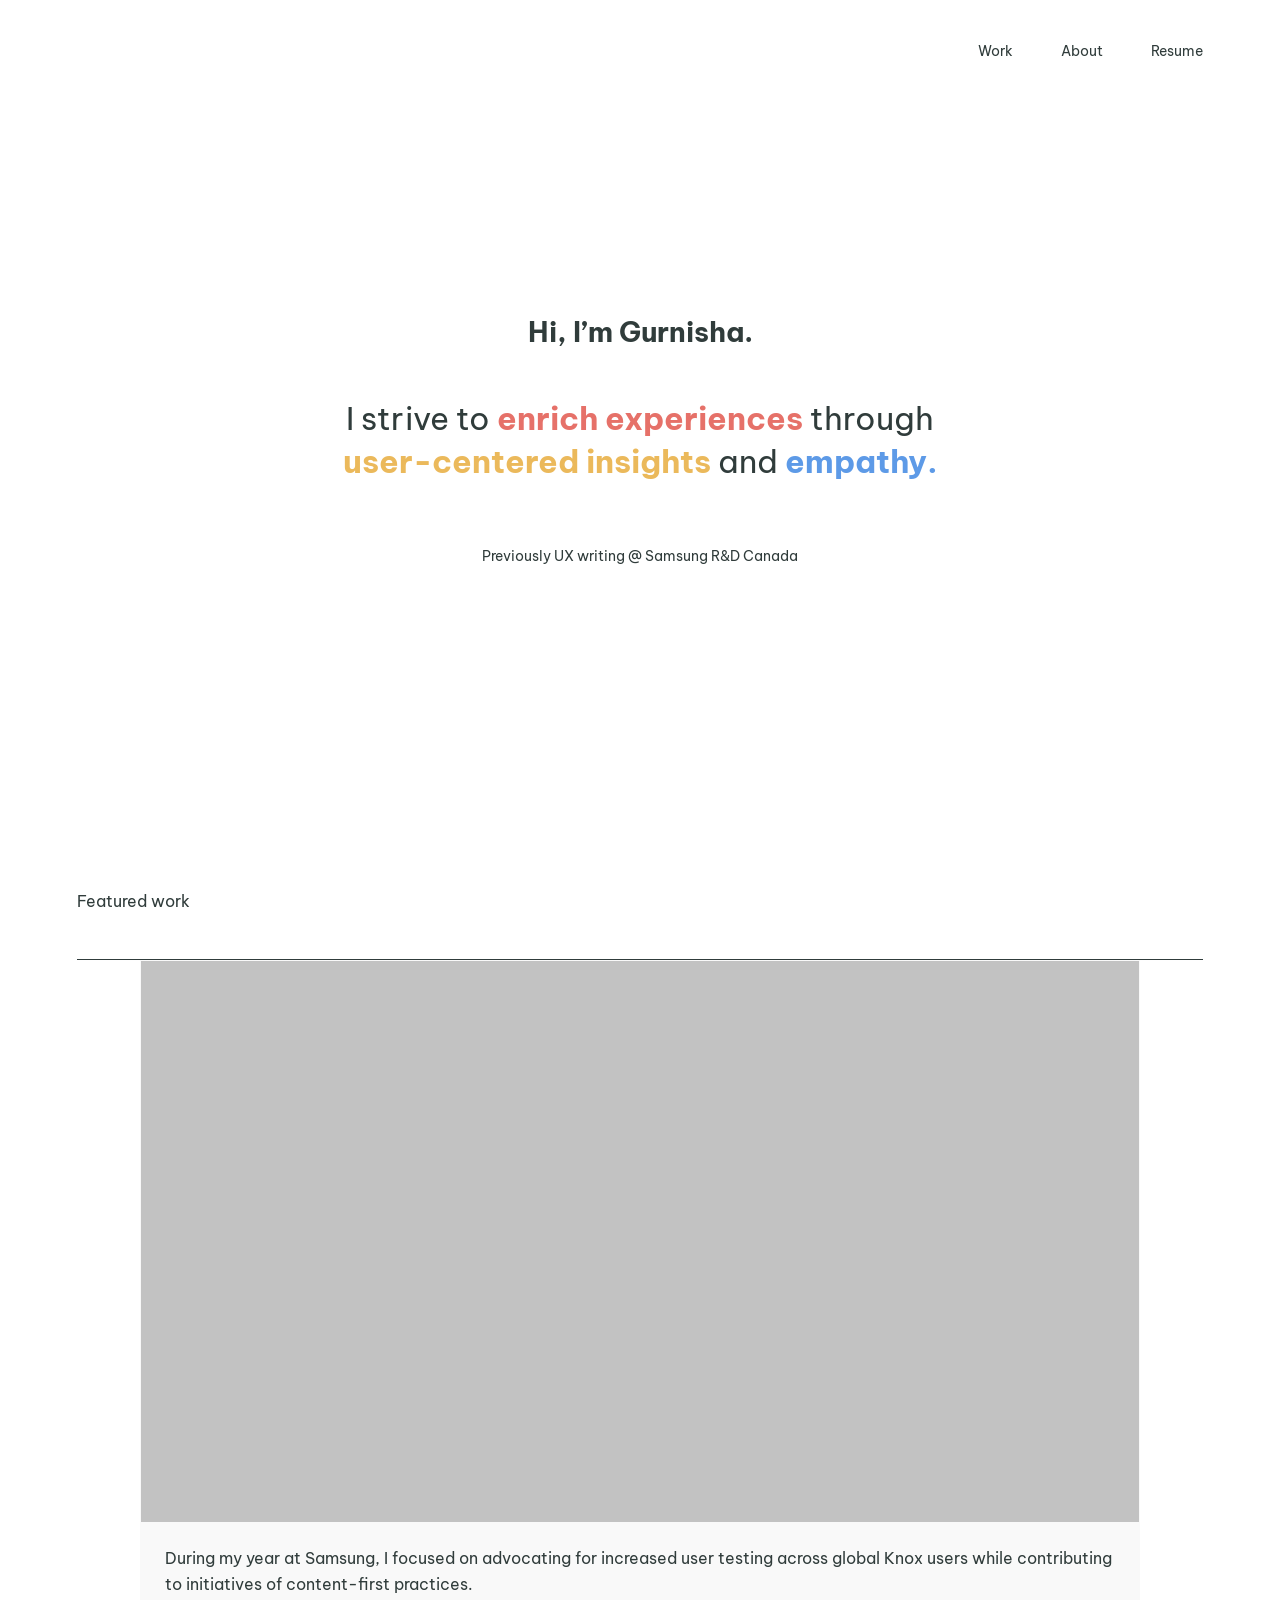
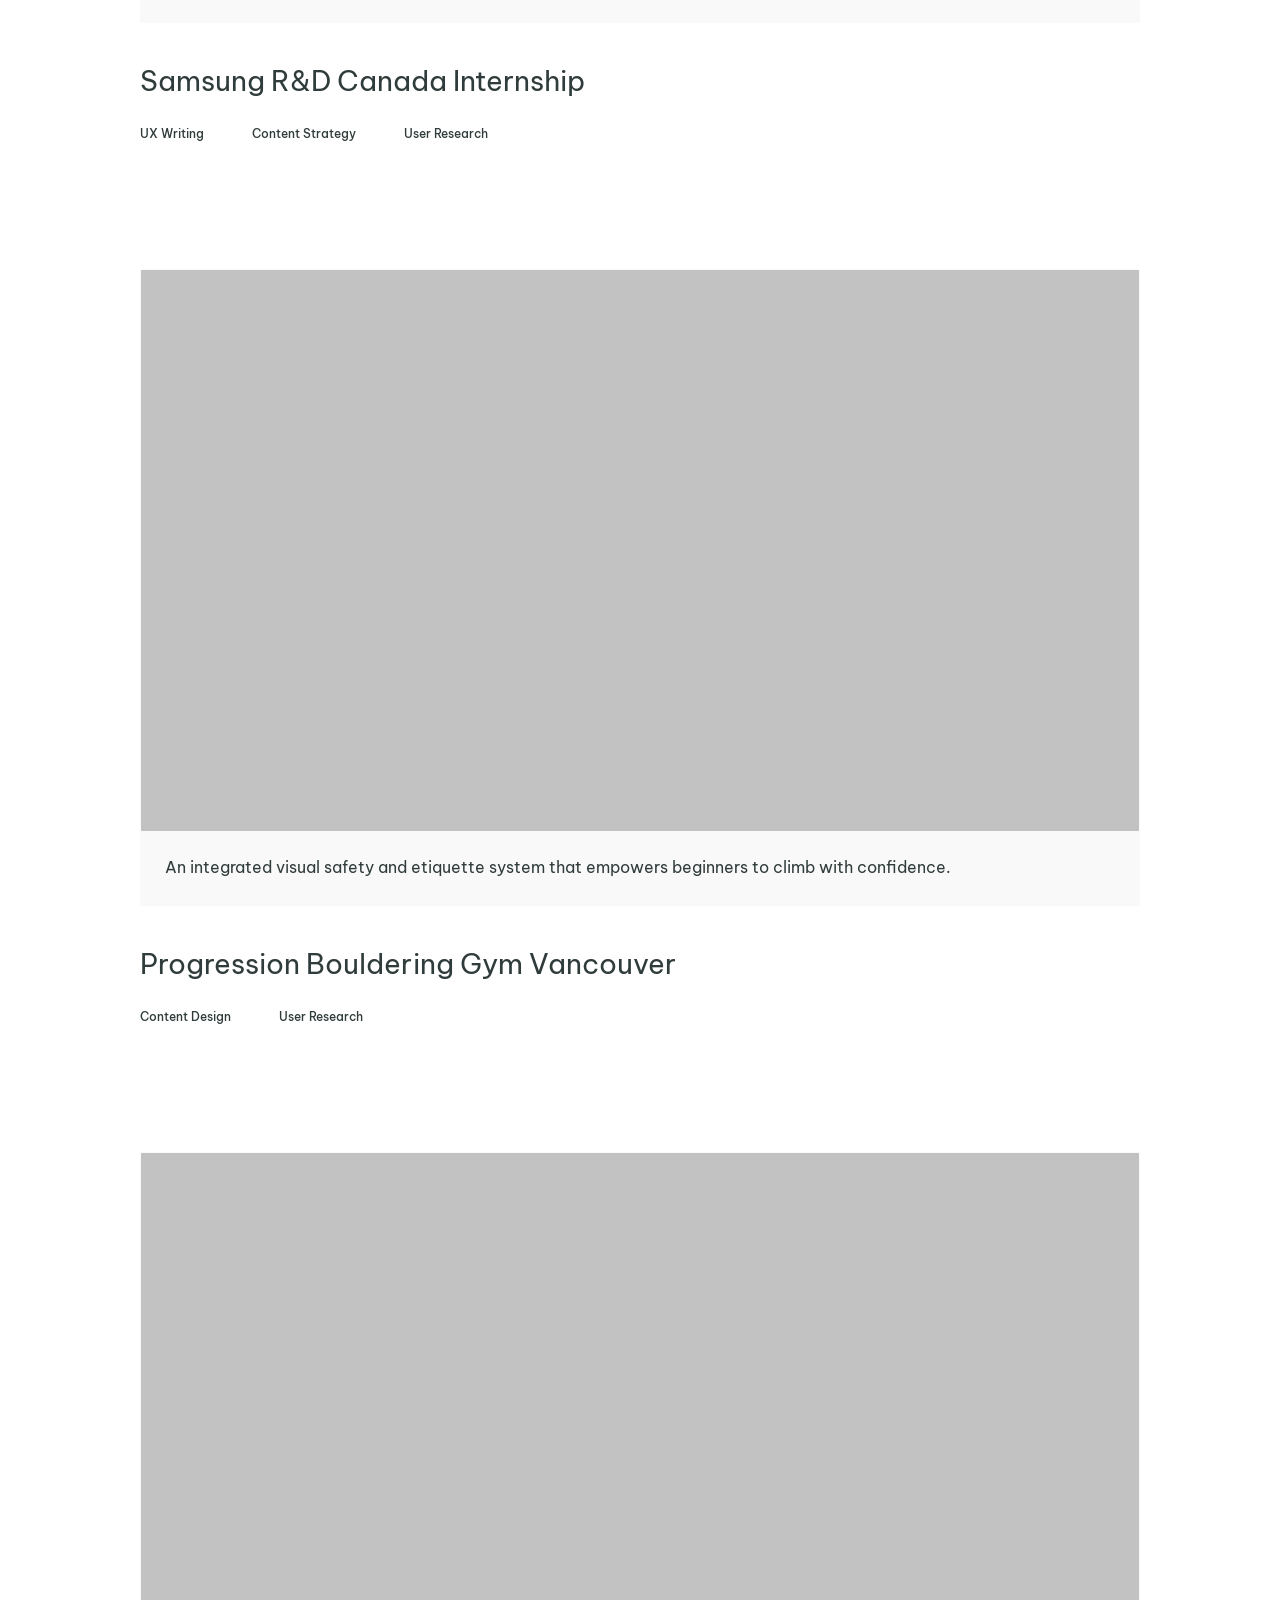
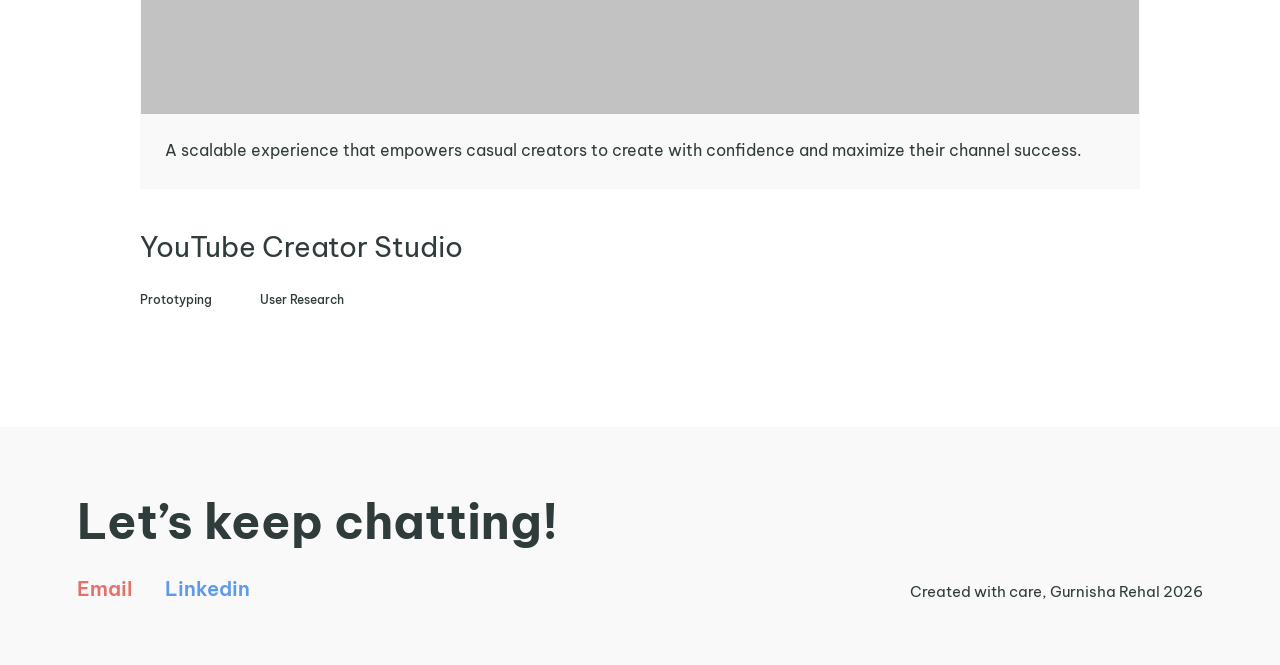
==== index.html @ 9d849bd8 "Headers" ====
<!DOCTYPE html>
<html lang="en">
<head>
    <meta charset="UTF-8">
    <meta name="viewport" content="width=device-width, initial-scale=1.0">
    <title>Gurnisha Rehal | Portfolio</title>

    <link rel="stylesheet" href="global.css">
    <link rel="stylesheet" href="home.css">
</head>
<body>

    <header class="page-header">

        <div class="nav-container">

            <!-- Navigation -->
            <nav class="navbar">
                <ul class="nav-links">
                    <li><a href="#">Work</a></li>
                    <li><a href="#">About</a></li>
                    <li><a href="#">Resume</a></li>
                </ul>
            </nav>
        </div>
    </header>

    <main>
        <section class="hero">
            <div class="container">
                <!-- Hero Content -->
                <div class="hero-content">

                    <h2 class="intro">
                        Hi, I’m Gurnisha.
                    </h2>

                    <h1 class="hero-title">
                        I strive to 
                        <span class="coral">enrich experiences</span>
                        through
                        <br>
                        <span class="yellow">user-centered insights</span>
                        and
                        <span class="blue">empathy.</span>
                    </h1>

                    <p class="subtitle">
                        Previously UX writing @ Samsung R&D Canada
                    </p>

                </div>

                <!-- Bottom Section -->
                <div class="featured-work-title">
                    <p>Featured work</p>
                    <div class="line"></div>
                </div>
            </div>
        </section>  

        <section class="featured-work">

            <!-- Projects Wrapper -->
            <div class="projects">

                <!-- Project 1 -->
                <article class="project">

                    <div class="project-card">

                        <div class="project-image"></div>

                        <div class="project-content">
                            <p class="project-description">
                                During my year at Samsung, I focused on advocating for increased
                                user testing across global Knox users while contributing to
                                initiatives of content-first practices.
                            </p>
                        </div>

                    </div>

                    <div class="project-info">

                        <h3>Samsung R&D Canada Internship</h3>

                        <div class="tags">
                            <span>UX Writing</span>
                            <span>Content Strategy</span>
                            <span>User Research</span>
                        </div>

                    </div>

                </article>

                <!-- Project 2 -->
                <article class="project">

                    <div class="project-card">

                        <div class="project-image"></div>

                        <div class="project-content">
                            <p class="project-description">
                                An integrated visual safety and etiquette system that empowers
                                beginners to climb with confidence.
                            </p>
                        </div>

                    </div>

                    <div class="project-info">

                        <h3>Progression Bouldering Gym Vancouver</h3>

                        <div class="tags">
                            <span>Content Design</span>
                            <span>User Research</span>
                        </div>

                    </div>

                </article>

                <!-- Project 3 -->
                <article class="project">

                    <div class="project-card">

                        <div class="project-image"></div>

                        <div class="project-content">
                            <p class="project-description">
                                A scalable experience that empowers casual creators to create
                                with confidence and maximize their channel success.
                            </p>
                        </div>

                    </div>

                    <div class="project-info">

                        <h3>YouTube Creator Studio</h3>

                        <div class="tags">
                            <span>Prototyping</span>
                            <span>User Research</span>
                        </div>

                    </div>

                </article>

                </div>
        </section>
    </main>

    <footer class="footer">

        <div class="footer-left">

            <h2>Let’s keep chatting!</h2>

            <div class="footer-links">
                <a href="mailto:your@email.com" class="email-link">
                    Email
                </a>

                <a href="https://linkedin.com" target="_blank" class="linkedin-link">
                    Linkedin
                </a>
            </div>

        </div>

        <div class="footer-right">
            <p>Created with care, Gurnisha Rehal 2026</p>
        </div>

    </footer>
    <script src="script.js"></script>
</body>

</html>
---- global.css ----
* {
    margin: 0;
    padding: 0;
    box-sizing: border-box;
}


:root{
    --blue: #5D9AE7;
    --red: #E67169;
    --yellow: #EBB95B;
    --primary: #303C3B;
    --secondary: #F9F9F9;
    --background: #FFFFFF;

}

body {
    font-family: 'Be Vietnam Pro', sans-serif;
    font-family: 'Be Vietnam Pro', sans-serif;
    background-color: var(--background);
    color: var(--primary);

    overflow-x: hidden;

}

@font-face {
    font-family: 'Be Vietnam Pro';
    src: url('./assets/fonts/BeVietnamPro-Regular.ttf') format('truetype');
    font-weight: 400;
    font-style: normal;
}

@font-face {
    font-family: 'Be Vietnam Pro';
    src: url('./assets/fonts/BeVietnamPro-Medium.ttf') format('truetype');
    font-weight: 500;
    font-style: normal;
}

@font-face {
    font-family: 'Be Vietnam Pro';
    src: url('./assets/fonts/BeVietnamPro-SemiBold.ttf') format('truetype');
    font-weight: 600;
    font-style: normal;
}

@font-face {
    font-family: 'Be Vietnam Pro';
    src: url('./assets/fonts/BeVietnamPro-Bold.ttf') format('truetype');
    font-weight: 700;
    font-style: normal;
}

@font-face {
    font-family: 'Be Vietnam Pro';
    src: url('./assets/fonts/BeVietnamPro-BoldItalic.ttf') format('truetype');
    font-weight: 700;
    font-style: italic;
}

@font-face {
    font-family: 'Be Vietnam Pro';
    src: url('./assets/fonts/BeVietnamPro-LightItalic.ttf') format('truetype');
    font-weight: 700;
    font-style: italic;
}

h2 {
  font-size: 18px;
  font-weight: 500;
}

img {
    max-width: 100%;
    display: block;
}

.page-header {
    width: 100%;
}

/* =========================
   LAYOUT CONTAINER
========================= */

.container {
    width: 100%;
    max-width: 1400px;

    margin: 0 auto;

    padding-inline: clamp(32px, 6vw, 80px);
}


/* =========================
   NAVIGATION
========================= */

/* NAV CONTAINER */

.nav-container {
    width: 100%;
    max-width: 1400px;

    margin: 0 auto;

    padding-inline: clamp(32px, 6vw, 80px);
}

.navbar {
    display: flex;
    justify-content: flex-end;

    padding-top:
        clamp(24px, 4vw, 40px);
}

.nav-links {
    display: flex;
    gap: clamp(24px, 6vw, 48px);

    list-style: none;

    margin: 0;
    padding: 0;
}

.nav-links a {
    text-decoration: none;
    color: var(--primary);
    font-size: 14px;
    font-weight: 400;
}

/* Highlight Colors */

.coral {
    color: var(--red);
    font-weight: 700;
}

.yellow {
    color: var(--yellow);
    font-weight: 700;
}

.blue {
    color: var(--blue);
    font-weight: 700;
}


/* =========================
   FOOTER
========================= */

.footer {
    margin-top: 120px;

    padding:
        clamp(32px, 5vw, 64px)
        clamp(24px, 6vw, 80px);

    background-color: var(--secondary);

    display: flex;
    justify-content: space-between;
    align-items: flex-end;
    gap: 48px;

    flex-wrap: wrap;
}

/* LEFT SIDE */

.footer-left {
    display: flex;
    flex-direction: column;
    gap: 24px;
}

.footer-left h2 {
    font-size: clamp(2rem, 4vw, 3rem);
    font-weight: 700;
    margin: 0;
}

/* LINKS */

.footer-links {
    display: flex;
    gap: 32px;
}

.footer-links a {
    text-decoration: none;
    font-size: 1.25rem;
    font-weight: 600;

    transition: opacity 0.2s ease;
}

.footer-links a:hover {
    opacity: 0.7;
}

.email-link {
    color: var(--red);
}

.linkedin-link {
    color: var(--blue);
}

/* RIGHT SIDE */

.footer-right p {
    font-size: 0.95rem;
    color: var(--primary);
}

/* =========================
   MOBILE
========================= */

@media (max-width: 768px) {

    .nav-links {
        gap: 24px;
    }

    .navbar {
    justify-content: center;
    }

    .nav-links {
        gap: 16px;
        flex-wrap: wrap;
    }

    .hero {
        padding: 24px;
    }

    .intro {
        font-size: 1rem;
    }

    .featured-work p {
        font-size: 1.5rem;
    }

    .footer {
        flex-direction: column;
        align-items: flex-start;
    }

    .footer-right {
        margin-top: 16px;
    }

}
---- home.css ----
/* =========================
   HERO SECTION
========================= */

.hero {
    min-height: 100vh;
}

.hero .container {
    min-height: 100vh;

    display: flex;
    flex-direction: column;
}

.hero-content {
    flex: 1;

    display: flex;
    flex-direction: column;

    justify-content: center;
    align-items: center;

    text-align: center;

    gap: clamp(16px, 4vw, 48px);

    padding-bottom: clamp(48px, 8vh, 100px);
}

.intro {
    font-size: 1.75rem;
    font-weight: 700;
}

.hero-title {
    font-size: clamp(1.5rem, 2.5vw, 2.5rem);
    font-weight: 400;
    line-height: 1.35;
    width: 100%;
    max-width: 950px;
}

.subtitle {
    font-size: 14px;
    padding-top: 1rem;
    color: var(--primary);
}

/* =========================
   FEATURED WORK
========================= */

.featured-work-title {
    display: flex;
    flex-direction: column;
    gap: clamp(16px, 4vw, 48px);
}

.featured-work {
    display: flex;
    flex-direction: column;
    gap: clamp(40px, 6vw, 80px);
}

.featured-work p {
    font-size: 1rem;
    font-weight: 400;
}

.line {
    width: 100%;
    height: 1px;
    background-color: var(--primary);
}

/* PROJECT CARD */

.projects {
    display: flex;
    flex-direction: column;
    gap: clamp(2rem, 10vw, 8rem);

    width: 100%;
    max-width: 1000px;

    margin: 0 auto;

}

.project-card {
  border: 1px solid var(--secondary);
  background: var(--secondary);

}

/* IMAGE PLACEHOLDER */

.project-image {
  aspect-ratio: 16 / 9;
  width: 100%;
  background: #c2c2c2;
}

/* CONTENT */

.project-content {
  padding: 24px;
}

.project-description {
  font-size: 14px;
  line-height: 1.6;
  max-width: 1000px;
}

/* PROJECT INFO */

.project-info {
  display: flex;
  flex-direction: column;
  gap: 1rem;
  margin-top: 2.5rem;
}

.project-info h3 {
  font-size: 28px;
  font-weight: 400;
  margin-bottom: 12px;
}

/* TAGS */

.tags {
  display: flex;
  gap: clamp(16px, 4vw, 48px);
  flex-wrap: wrap;
}

.tags span {
  font-size: 12px;
  font-weight: 500;
}
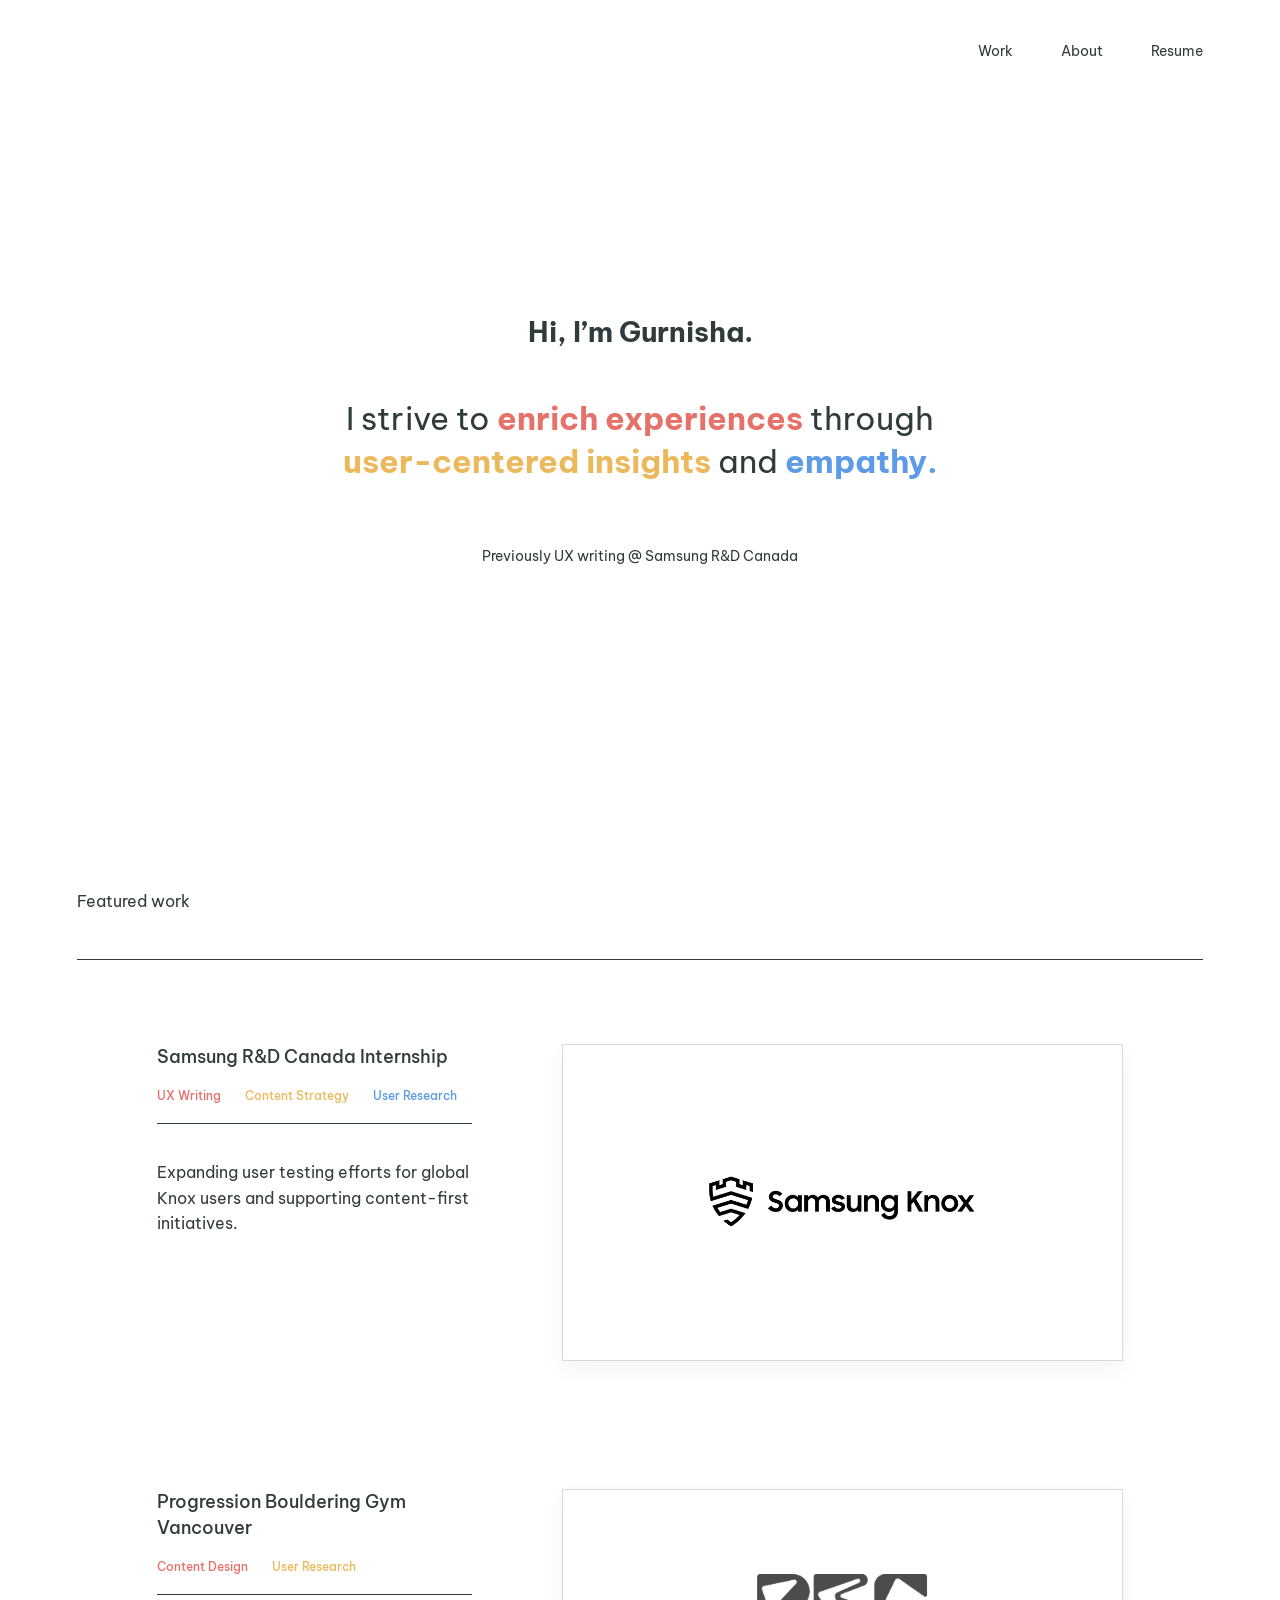
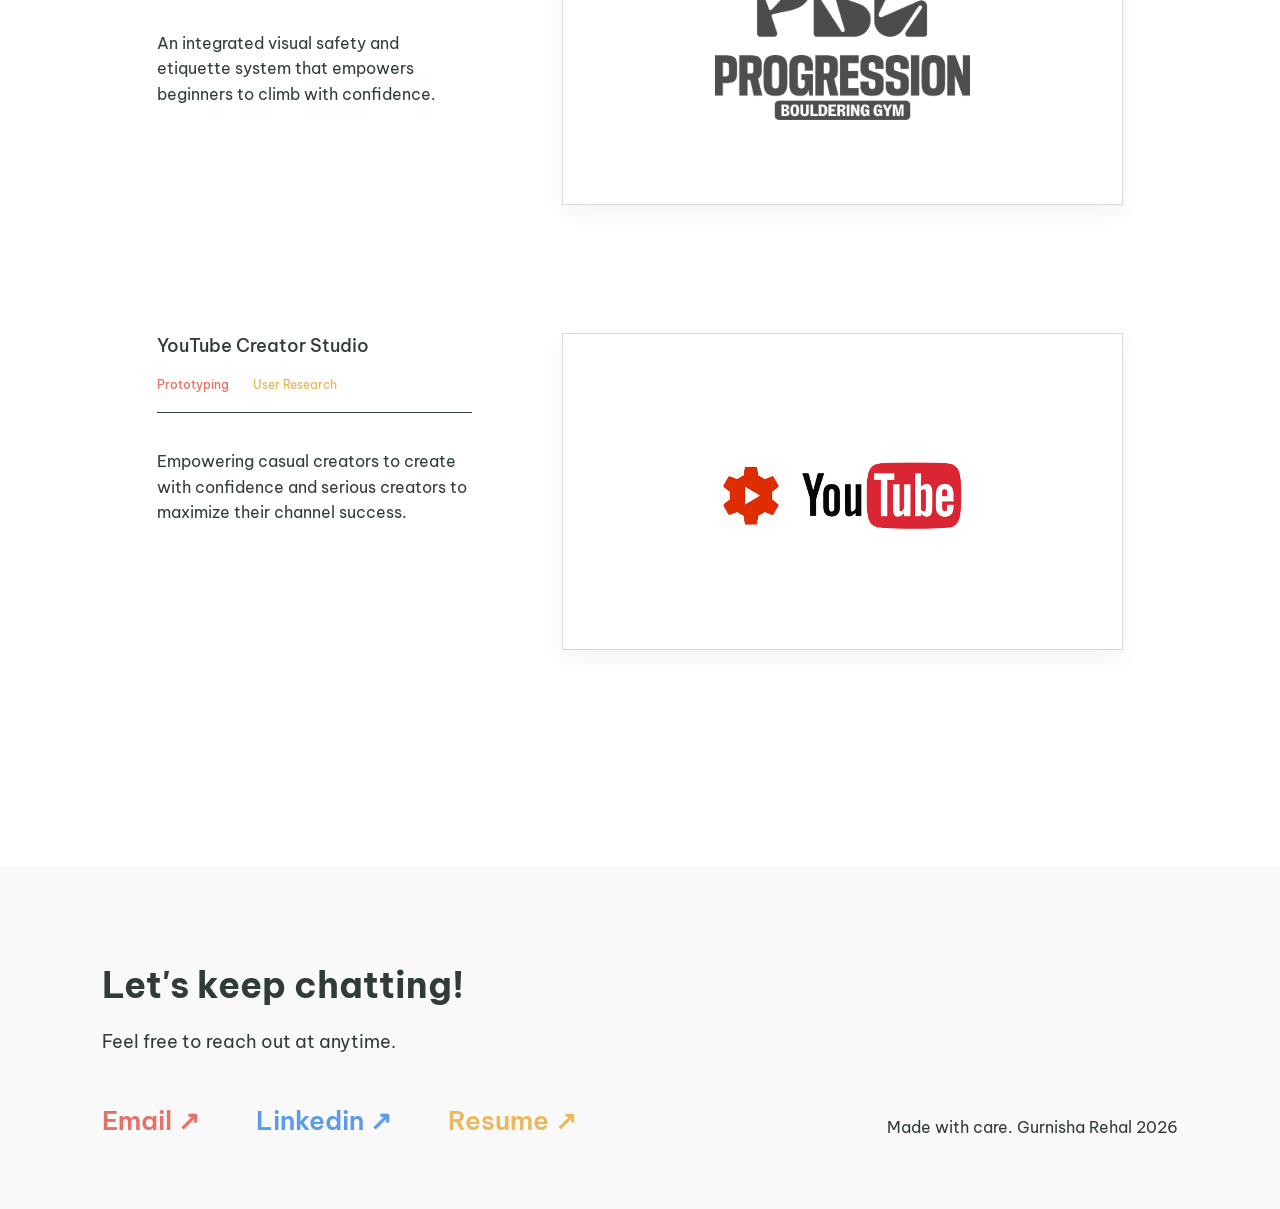
==== commit ee411012: "New additions new footer about page hompage layout" ====
--- a/index.html
+++ b/index.html
@@ -17,8 +17,8 @@
             <!-- Navigation -->
             <nav class="navbar">
                 <ul class="nav-links">
-                    <li><a href="#">Work</a></li>
-                    <li><a href="#">About</a></li>
+                    <li><a href="index.html">Work</a></li>
+                    <li><a href="about.html">About</a></li>
                     <li><a href="#">Resume</a></li>
                 </ul>
             </nav>
@@ -64,25 +64,8 @@
             <!-- Projects Wrapper -->
             <div class="projects">
 
-                <!-- Project 1 -->
-                <article class="project">
-
-                    <div class="project-card">
-
-                        <div class="project-image"></div>
-
-                        <div class="project-content">
-                            <p class="project-description">
-                                During my year at Samsung, I focused on advocating for increased
-                                user testing across global Knox users while contributing to
-                                initiatives of content-first practices.
-                            </p>
-                        </div>
-
-                    </div>
-
+                <a class="project" href="samsung.html">
                     <div class="project-info">
-
                         <h3>Samsung R&D Canada Internship</h3>
 
                         <div class="tags">
@@ -91,28 +74,25 @@
                             <span>User Research</span>
                         </div>
 
+                        <p class="project-description">
+                            Expanding user testing efforts for global Knox users and supporting
+                            content-first initiatives.
+                        </p>
                     </div>
 
-                </article>
+                    <div class="project-card project-card-samsung">
+                        <div class="project-image">
+                            <img
+                                src="assets/imgs/knox-hover.png"
+                                alt="Samsung Knox logo"
+                                class="project-img project-img-default"
+                            >
+                        </div>
+                    </div>
+                </a>
 
-                <!-- Project 2 -->
-                <article class="project">
-
-                    <div class="project-card">
-
-                        <div class="project-image"></div>
-
-                        <div class="project-content">
-                            <p class="project-description">
-                                An integrated visual safety and etiquette system that empowers
-                                beginners to climb with confidence.
-                            </p>
-                        </div>
-
-                    </div>
-
+                <a class="project project-hoverable" href="progression.html">
                     <div class="project-info">
-
                         <h3>Progression Bouldering Gym Vancouver</h3>
 
                         <div class="tags">
@@ -120,28 +100,31 @@
                             <span>User Research</span>
                         </div>
 
+                        <p class="project-description">
+                            An integrated visual safety and etiquette system that empowers
+                            beginners to climb with confidence.
+                        </p>
                     </div>
 
-                </article>
+                    <div class="project-card">
+                        <div class="project-image">
+                            <img
+                                src="assets/imgs/progression-logo.png"
+                                alt="Progression Bouldering Gym logo"
+                                class="project-img project-img-default"
+                            >
+                            <img
+                                src="assets/imgs/progression-hover.png"
+                                alt=""
+                                class="project-img project-img-hover"
+                                aria-hidden="true"
+                            >
+                        </div>
+                    </div>
+                </a>
 
-                <!-- Project 3 -->
-                <article class="project">
-
-                    <div class="project-card">
-
-                        <div class="project-image"></div>
-
-                        <div class="project-content">
-                            <p class="project-description">
-                                A scalable experience that empowers casual creators to create
-                                with confidence and maximize their channel success.
-                            </p>
-                        </div>
-
-                    </div>
-
+                <a class="project project-hoverable" href="youtube.html">
                     <div class="project-info">
-
                         <h3>YouTube Creator Studio</h3>
 
                         <div class="tags">
@@ -149,9 +132,28 @@
                             <span>User Research</span>
                         </div>
 
+                        <p class="project-description">
+                            Empowering casual creators to create with confidence and serious
+                            creators to maximize their channel success.
+                        </p>
                     </div>
 
-                </article>
+                    <div class="project-card project-card-youtube">
+                        <div class="project-image">
+                            <img
+                                src="assets/imgs/youtube.png"
+                                alt="YouTube logo"
+                                class="project-img project-img-default"
+                            >
+                            <img
+                                src="assets/imgs/youtube-hover.png"
+                                alt=""
+                                class="project-img project-img-hover"
+                                aria-hidden="true"
+                            >
+                        </div>
+                    </div>
+                </a>
 
                 </div>
         </section>
@@ -161,26 +163,31 @@
 
         <div class="footer-left">
 
-            <h2>Let’s keep chatting!</h2>
+            <h2>Let's keep chatting!</h2>
+            <p>Feel free to reach out at anytime.</p>
 
             <div class="footer-links">
                 <a href="mailto:your@email.com" class="email-link">
-                    Email
+                    Email ↗
                 </a>
 
                 <a href="https://linkedin.com" target="_blank" class="linkedin-link">
-                    Linkedin
+                    Linkedin ↗
+                </a>
+
+                <a href="#" class="resume-link">
+                    Resume ↗
                 </a>
             </div>
 
         </div>
 
         <div class="footer-right">
-            <p>Created with care, Gurnisha Rehal 2026</p>
+            <p>Made with care. Gurnisha Rehal 2026</p>
         </div>
 
     </footer>
     <script src="script.js"></script>
 </body>
 
-</html>+</html>
--- a/global.css
+++ b/global.css
@@ -161,15 +161,16 @@
     margin-top: 120px;
 
     padding:
-        clamp(32px, 5vw, 64px)
-        clamp(24px, 6vw, 80px);
+        clamp(64px, 8vw, 96px)
+        clamp(32px, 8vw, 112px)
+        clamp(48px, 6vw, 72px);
 
     background-color: var(--secondary);
 
     display: flex;
     justify-content: space-between;
     align-items: flex-end;
-    gap: 48px;
+    gap: clamp(40px, 8vw, 96px);
 
     flex-wrap: wrap;
 }
@@ -179,25 +180,33 @@
 .footer-left {
     display: flex;
     flex-direction: column;
-    gap: 24px;
+    gap: 20px;
 }
 
 .footer-left h2 {
-    font-size: clamp(2rem, 4vw, 3rem);
+    font-size: clamp(1.75rem, 3vw, 2.25rem);
     font-weight: 700;
     margin: 0;
 }
 
+.footer-left p {
+    font-size: 1.1rem;
+    line-height: 1.6;
+    color: var(--primary);
+}
+
 /* LINKS */
 
 .footer-links {
     display: flex;
-    gap: 32px;
+    gap: clamp(28px, 5vw, 56px);
+    flex-wrap: wrap;
+    padding-top: 28px;
 }
 
 .footer-links a {
     text-decoration: none;
-    font-size: 1.25rem;
+    font-size: clamp(1.2rem, 2vw, 1.6rem);
     font-weight: 600;
 
     transition: opacity 0.2s ease;
@@ -215,11 +224,128 @@
     color: var(--blue);
 }
 
+.resume-link {
+    color: var(--yellow);
+}
+
 /* RIGHT SIDE */
 
 .footer-right p {
-    font-size: 0.95rem;
+    font-size: 1rem;
     color: var(--primary);
+}
+
+/* =========================
+   REUSABLE PROJECT CARDS
+========================= */
+
+.project-card {
+    border: 1px solid #d9d9d9;
+    background: var(--secondary);
+    box-shadow: 0 8px 18px rgba(48, 60, 59, 0.06);
+}
+
+.project-image {
+    position: relative;
+    display: grid;
+    place-items: center;
+    aspect-ratio: 16 / 9;
+    width: 100%;
+    overflow: hidden;
+    background: #ffffff;
+}
+
+.project-image::after {
+    content: "";
+    position: absolute;
+    inset: 0;
+    background: rgba(255, 255, 255, 0.58);
+    opacity: 0;
+    transition: opacity 0.25s ease;
+    z-index: 2;
+}
+
+.project-img {
+    position: absolute;
+    inset: 0;
+    width: 100%;
+    height: 100%;
+    object-fit: contain;
+    padding: clamp(40px, 7vw, 84px);
+    transition: opacity 0.25s ease, transform 0.25s ease;
+}
+
+.project-img-hover {
+    opacity: 0;
+    padding: clamp(24px, 4vw, 48px);
+}
+
+.project-hoverable:hover .project-image::after,
+.project-hoverable:focus-visible .project-image::after {
+    opacity: 1;
+}
+
+.project-hoverable:hover .project-img-default,
+.project-hoverable:focus-visible .project-img-default {
+    opacity: 0;
+}
+
+.project-hoverable:hover .project-img-hover,
+.project-hoverable:focus-visible .project-img-hover {
+    opacity: 1;
+    transform: scale(1.01);
+}
+
+.project-card-youtube .project-img-default {
+    padding: clamp(24px, 4vw, 48px);
+}
+
+/* =========================
+   PROJECT PAGE OTHER WORK
+========================= */
+
+.project-other-work {
+    margin-top: clamp(80px, 12vw, 160px);
+    padding:
+        clamp(56px, 8vw, 96px)
+        clamp(40px, 5vw, 64px)
+        clamp(40px, 6vw, 72px);
+    background-color: var(--secondary);
+}
+
+.project-other-work h2 {
+    font-size: 1.5rem;
+    font-weight: 500;
+    margin-bottom: 20px;
+}
+
+.project-other-work .line {
+    width: 100%;
+    max-width: none;
+    height: 1px;
+    margin-top: 0;
+    background-color: var(--primary);
+}
+
+.other-work-grid {
+    display: grid;
+    grid-template-columns: repeat(2, minmax(0, 1fr));
+    gap: clamp(24px, 4vw, 40px);
+    width: 100%;
+    max-width: none;
+    margin-top: clamp(56px, 6vw, 76px);
+}
+
+.other-work-card {
+    color: inherit;
+    text-decoration: none;
+}
+
+.project-other-work + .footer {
+    margin-top: 0;
+    padding-top: clamp(32px, 5vw, 64px);
+    padding-inline:
+        clamp(40px, 5vw, 64px);
 }
 
 /* =========================
@@ -262,4 +388,8 @@
         margin-top: 16px;
     }
 
-}+    .other-work-grid {
+        grid-template-columns: 1fr;
+    }
+
+}
--- a/home.css
+++ b/home.css
@@ -63,6 +63,9 @@
     display: flex;
     flex-direction: column;
     gap: clamp(40px, 6vw, 80px);
+
+    padding-top: clamp(48px, 7vw, 84px);
+    padding-bottom: clamp(40px, 8vw, 96px);
 }
 
 .featured-work p {
@@ -81,65 +84,145 @@
 .projects {
     display: flex;
     flex-direction: column;
-    gap: clamp(2rem, 10vw, 8rem);
-
-    width: 100%;
-    max-width: 1000px;
+    gap: clamp(72px, 10vw, 128px);
+
+    width: 100%;
+    max-width: 1120px;
 
     margin: 0 auto;
-
+    padding-inline: clamp(32px, 6vw, 80px);
+
+}
+
+.project {
+    display: grid;
+    grid-template-columns: minmax(220px, 0.72fr) minmax(360px, 1.28fr);
+    gap: clamp(48px, 7vw, 96px);
+    align-items: start;
+
+    color: inherit;
+    text-decoration: none;
 }
 
 .project-card {
-  border: 1px solid var(--secondary);
-  background: var(--secondary);
-
-}
-
-/* IMAGE PLACEHOLDER */
+    border: 1px solid #d9d9d9;
+    background: var(--secondary);
+    box-shadow: 0 8px 18px rgba(48, 60, 59, 0.06);
+}
 
 .project-image {
-  aspect-ratio: 16 / 9;
-  width: 100%;
-  background: #c2c2c2;
-}
-
-/* CONTENT */
-
-.project-content {
-  padding: 24px;
+    position: relative;
+    display: grid;
+    place-items: center;
+    aspect-ratio: 16 / 9;
+    width: 100%;
+    overflow: hidden;
+    background: #ffffff;
+}
+
+.project-image::after {
+    content: "";
+    position: absolute;
+    inset: 0;
+    background: rgba(255, 255, 255, 0.58);
+    opacity: 0;
+    transition: opacity 0.25s ease;
+    z-index: 2;
+}
+
+.project-img {
+    position: absolute;
+    inset: 0;
+    width: 100%;
+    height: 100%;
+    object-fit: contain;
+    padding: clamp(40px, 7vw, 84px);
+    transition: opacity 0.25s ease, transform 0.25s ease;
+}
+
+.project-img-hover {
+    opacity: 0;
+    padding: clamp(24px, 4vw, 48px);
+}
+
+.project-hoverable:hover .project-image::after,
+.project-hoverable:focus-visible .project-image::after {
+    opacity: 1;
+}
+
+.project-hoverable:hover .project-img-default,
+.project-hoverable:focus-visible .project-img-default {
+    opacity: 0;
+}
+
+.project-hoverable:hover .project-img-hover,
+.project-hoverable:focus-visible .project-img-hover {
+    opacity: 1;
+    transform: scale(1.01);
+}
+
+.project-card-youtube .project-img-default {
+    padding: clamp(24px, 4vw, 48px);
+}
+
+.project-info {
+  display: flex;
+  flex-direction: column;
+  gap: 18px;
+}
+
+.project-info h3 {
+  font-size: 18px;
+  font-weight: 500;
+  line-height: 1.45;
+  margin-bottom: 0;
+}
+
+.tags {
+  display: flex;
+  gap: 24px;
+  flex-wrap: wrap;
+  padding-bottom: 20px;
+  border-bottom: 1px solid var(--primary);
+}
+
+.tags span {
+  font-size: 12px;
+  font-weight: 500;
+}
+
+.tags span:nth-child(1) {
+    color: var(--red);
+}
+
+.tags span:nth-child(2) {
+    color: var(--yellow);
+}
+
+.tags span:nth-child(3) {
+    color: var(--blue);
 }
 
 .project-description {
   font-size: 14px;
   line-height: 1.6;
-  max-width: 1000px;
-}
-
-/* PROJECT INFO */
-
-.project-info {
-  display: flex;
-  flex-direction: column;
-  gap: 1rem;
-  margin-top: 2.5rem;
-}
-
-.project-info h3 {
-  font-size: 28px;
-  font-weight: 400;
-  margin-bottom: 12px;
-}
-
-/* TAGS */
-
-.tags {
-  display: flex;
-  gap: clamp(16px, 4vw, 48px);
-  flex-wrap: wrap;
-}
-
-.tags span {
-  font-size: 12px;
-  font-weight: 500;
-}+  max-width: 330px;
+  padding-top: 18px;
+}
+
+@media (max-width: 900px) {
+
+    .project {
+        grid-template-columns: 1fr;
+        gap: 28px;
+    }
+
+    .project-card {
+        order: -1;
+    }
+
+    .project-description {
+        max-width: 100%;
+    }
+
+}
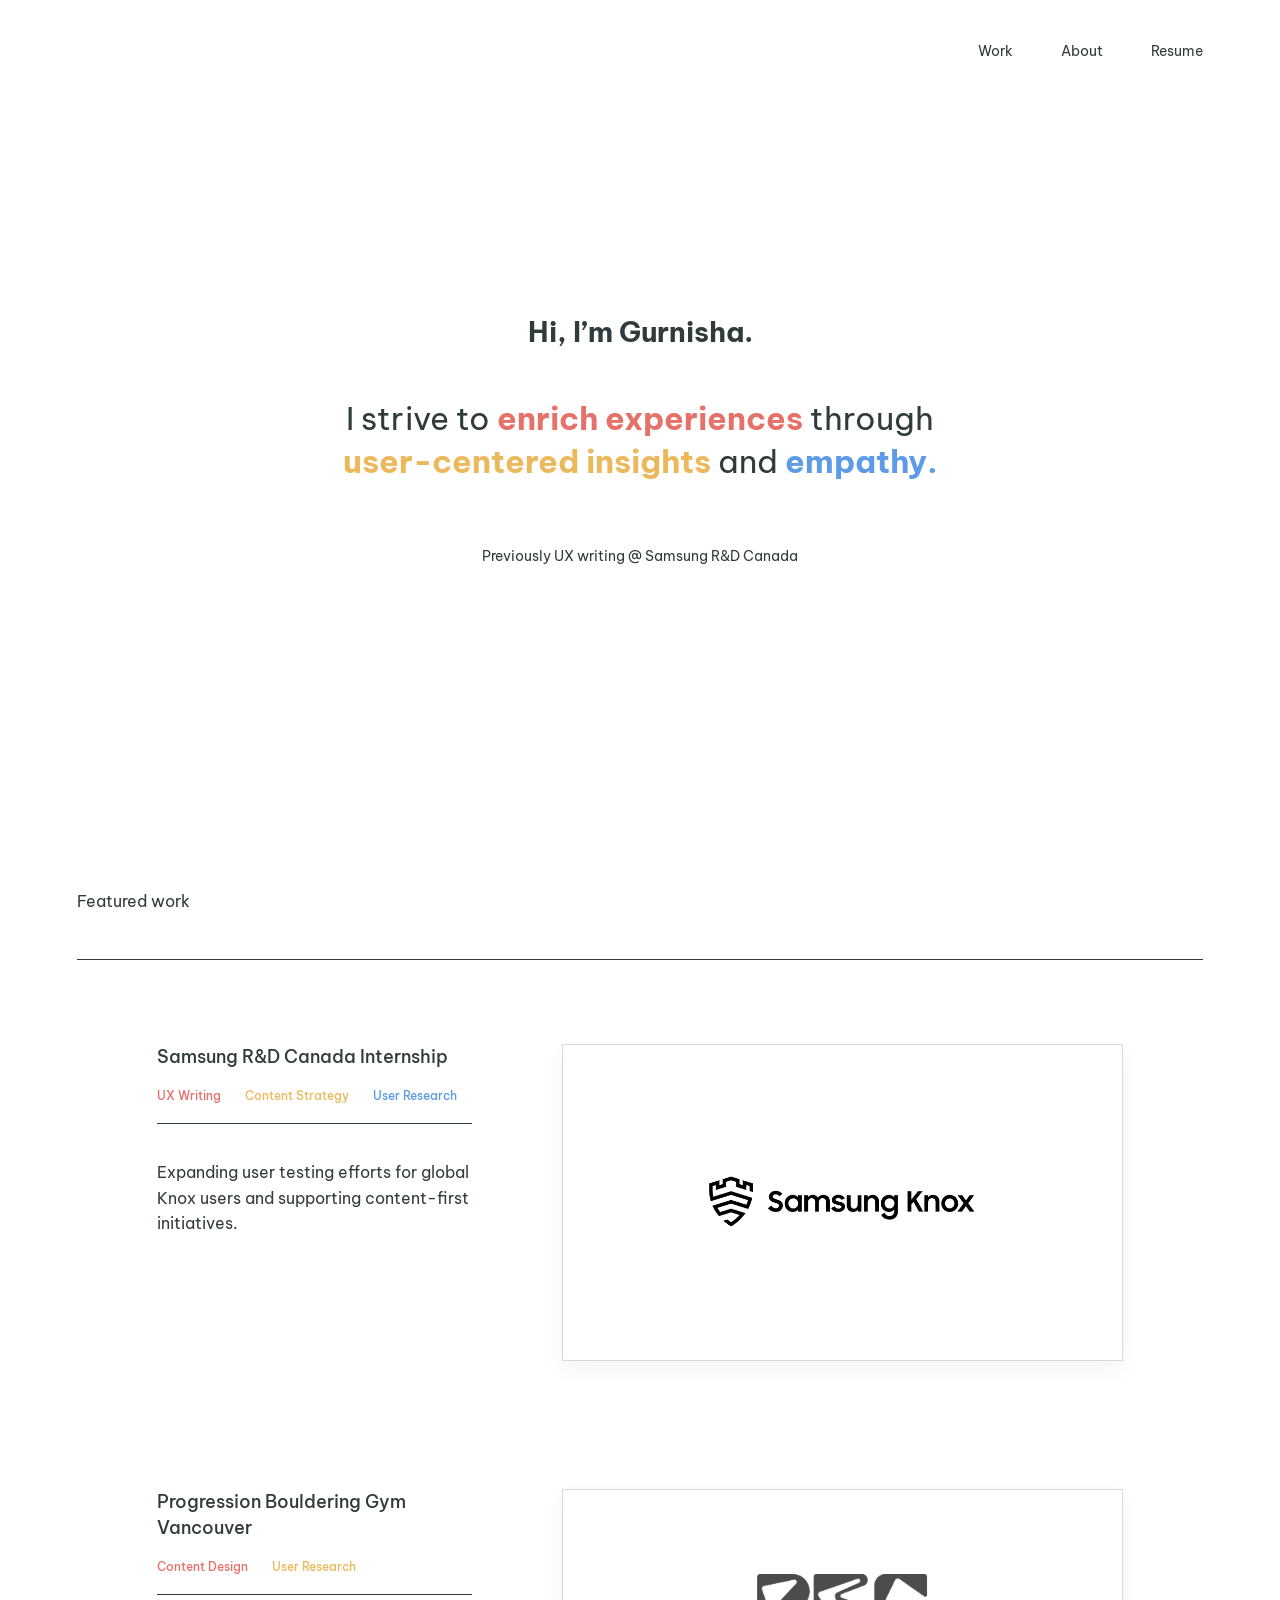
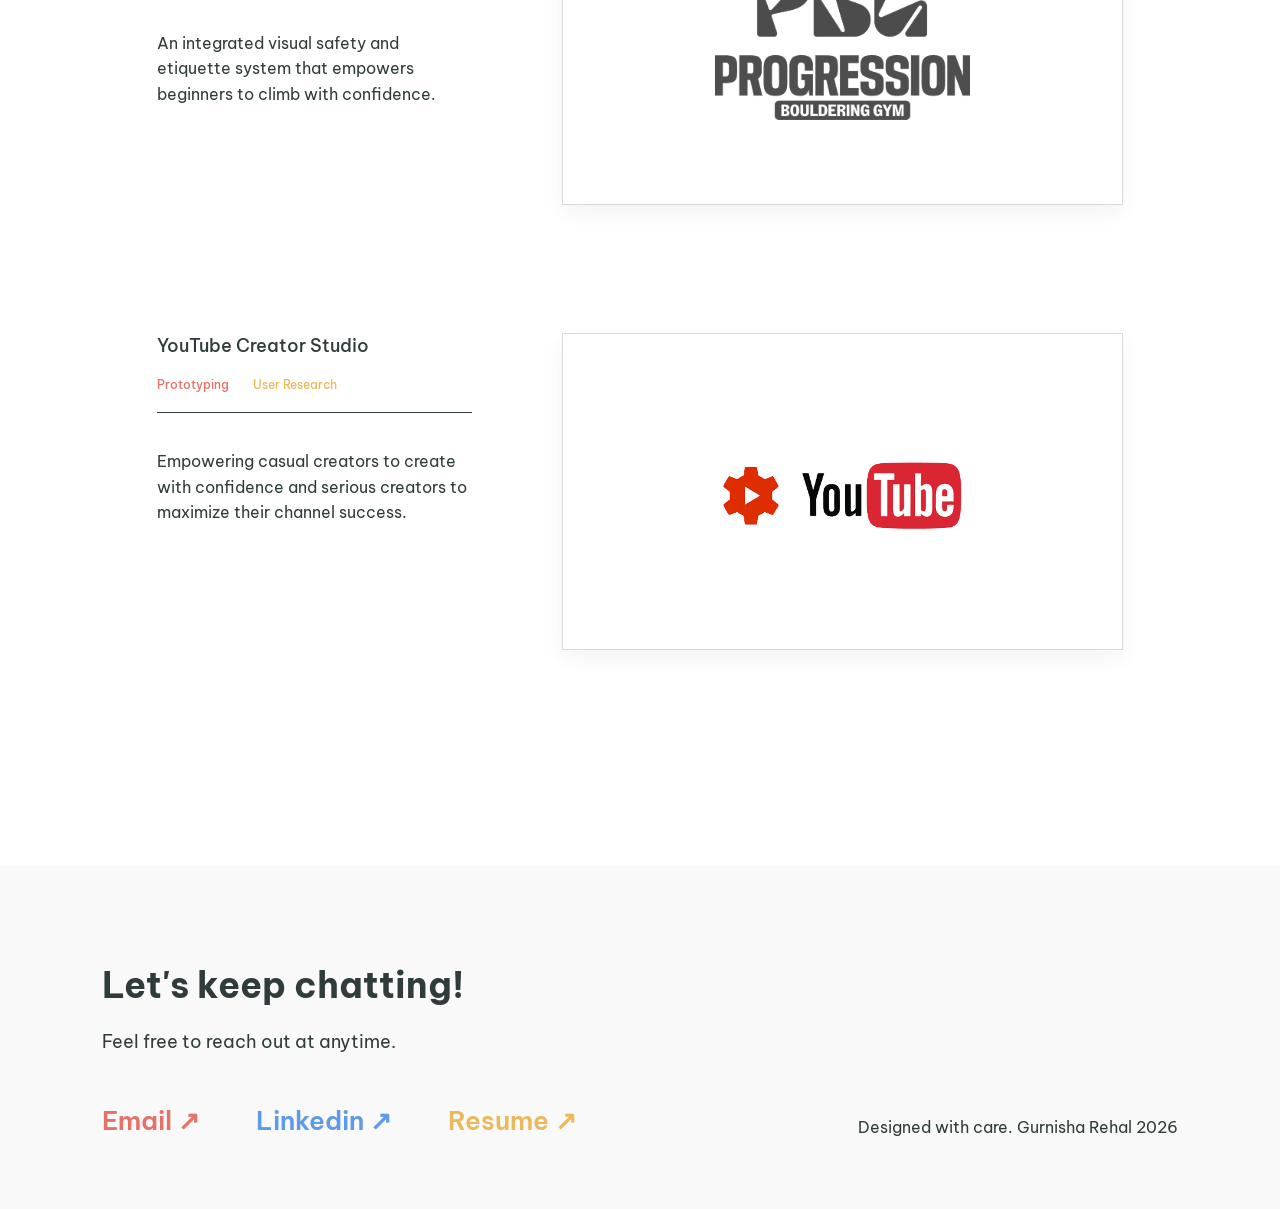
==== commit 98ad3b47: "nat geo added" ====
--- a/index.html
+++ b/index.html
@@ -183,7 +183,7 @@
         </div>
 
         <div class="footer-right">
-            <p>Made with care. Gurnisha Rehal 2026</p>
+            <p>Designed with care. Gurnisha Rehal 2026</p>
         </div>
 
     </footer>
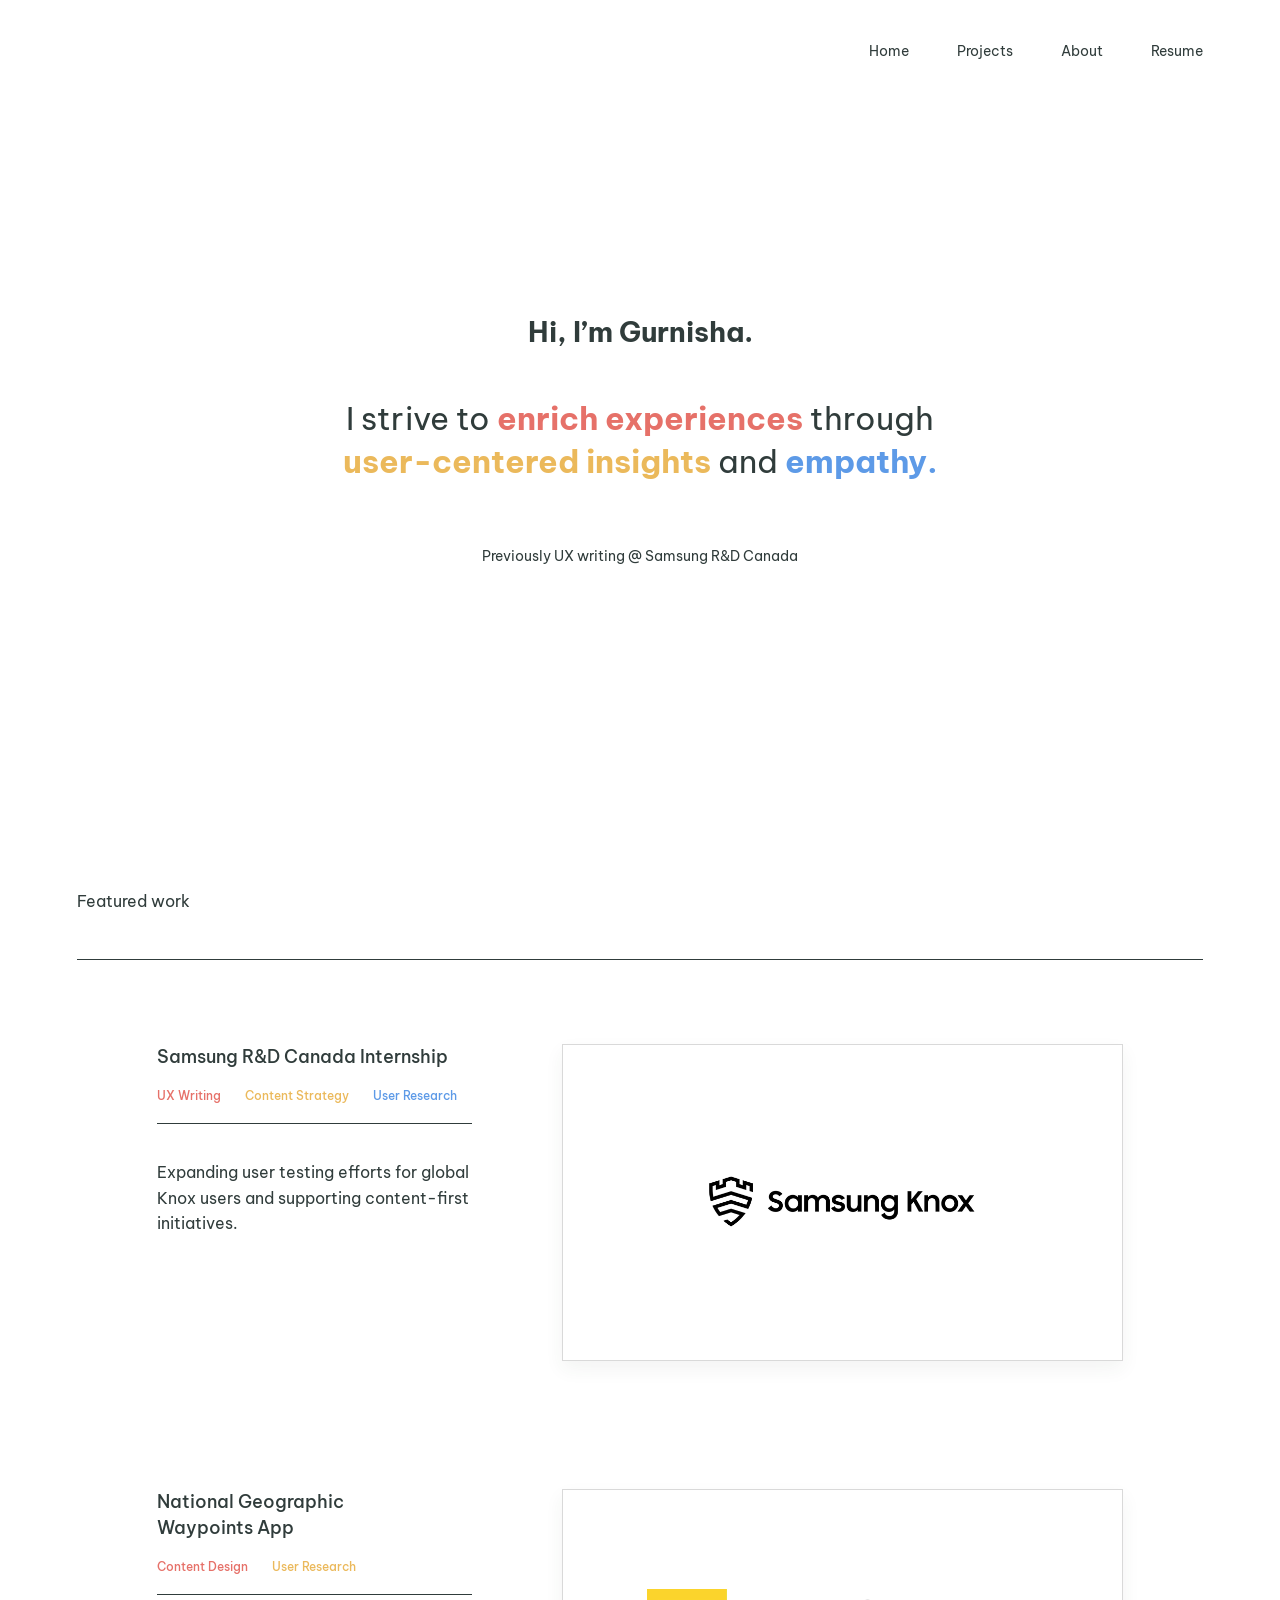
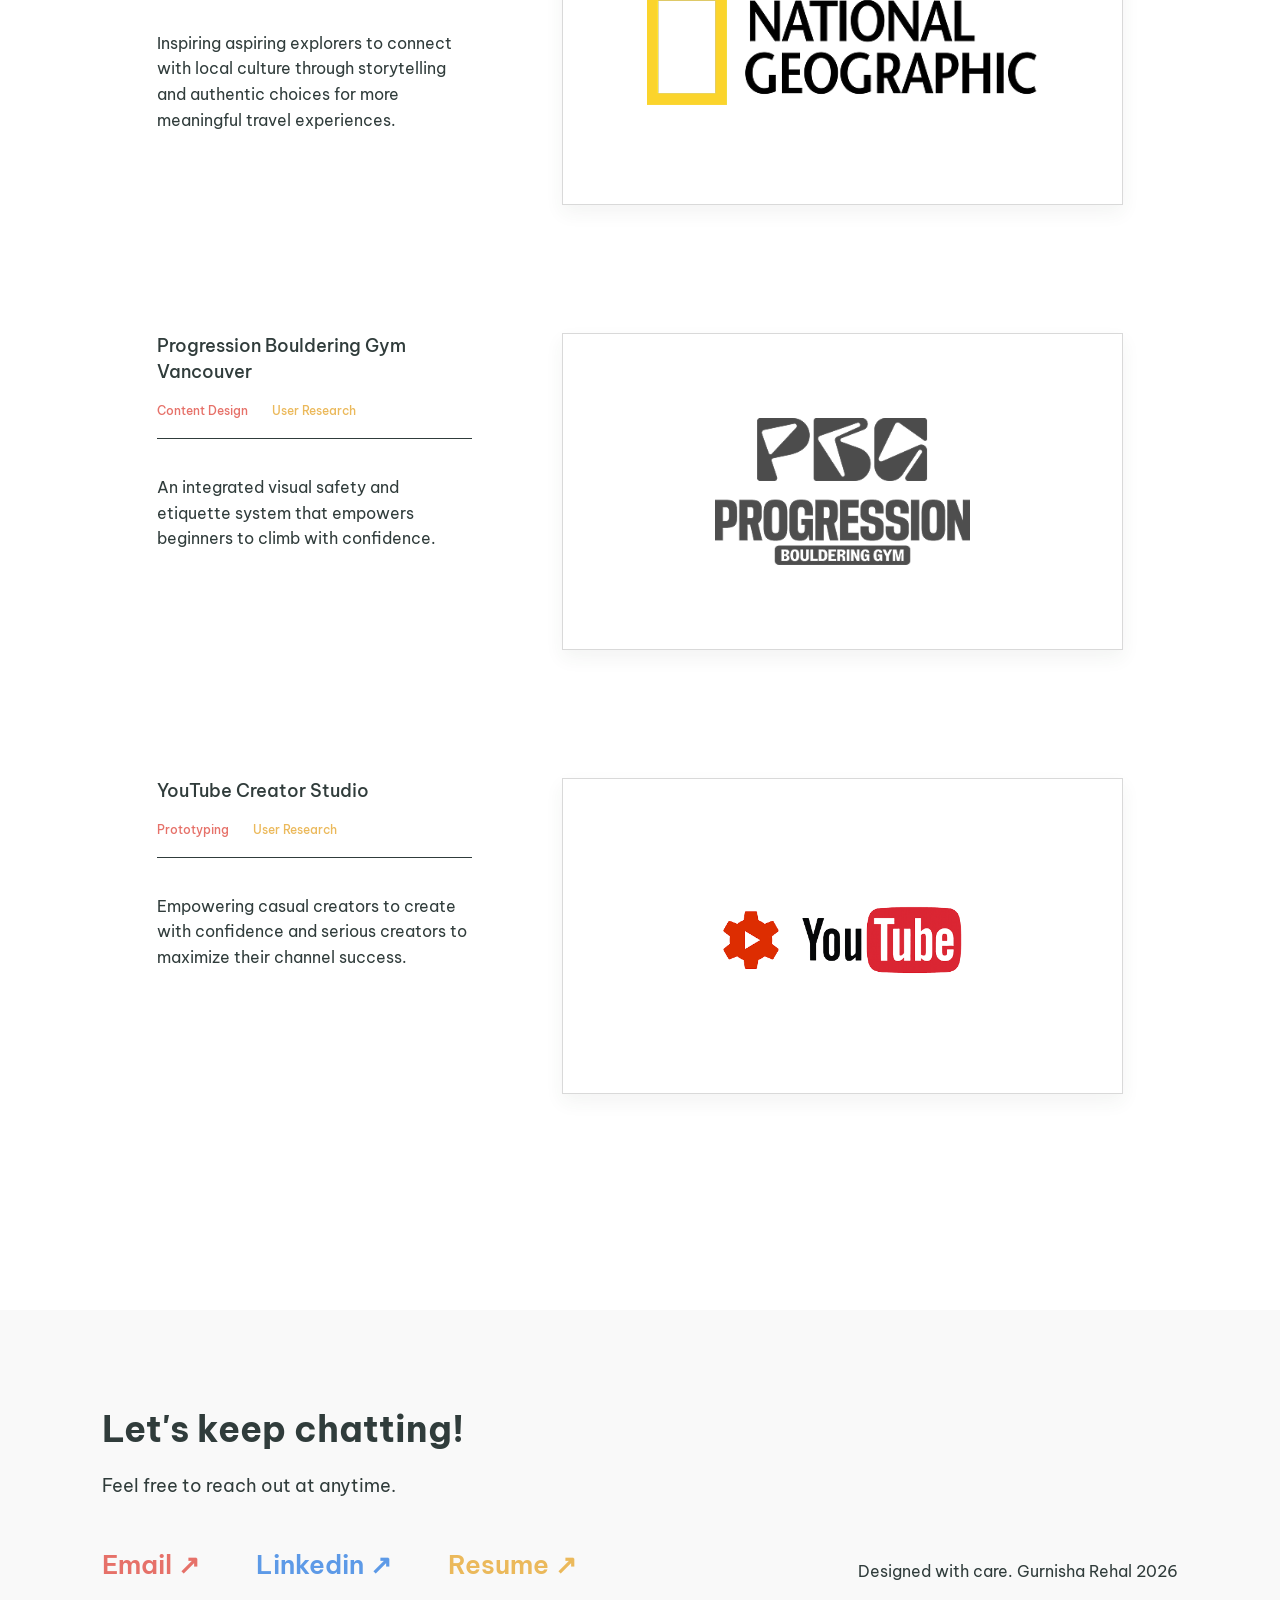
==== commit 31da32eb: "homepage tidy" ====
--- a/index.html
+++ b/index.html
@@ -8,7 +8,7 @@
     <link rel="stylesheet" href="global.css">
     <link rel="stylesheet" href="home.css">
 </head>
-<body>
+<body id="top">
 
     <header class="page-header">
 
@@ -17,7 +17,8 @@
             <!-- Navigation -->
             <nav class="navbar">
                 <ul class="nav-links">
-                    <li><a href="index.html">Work</a></li>
+                    <li><a href="#top">Home</a></li>
+                    <li><a href="#featured-work">Projects</a></li>
                     <li><a href="about.html">About</a></li>
                     <li><a href="#">Resume</a></li>
                 </ul>
@@ -59,7 +60,7 @@
             </div>
         </section>  
 
-        <section class="featured-work">
+        <section id="featured-work" class="featured-work">
 
             <!-- Projects Wrapper -->
             <div class="projects">
@@ -86,6 +87,38 @@
                                 src="assets/imgs/knox-hover.png"
                                 alt="Samsung Knox logo"
                                 class="project-img project-img-default"
+                            >
+                        </div>
+                    </div>
+                </a>
+
+                <a class="project project-hoverable" href="natgeo.html">
+                    <div class="project-info">
+                        <h3>National Geographic<br>Waypoints App</h3>
+
+                        <div class="tags">
+                            <span>Content Design</span>
+                            <span>User Research</span>
+                        </div>
+
+                        <p class="project-description">
+                            Inspiring aspiring explorers to connect with local culture through
+                            storytelling and authentic choices for more meaningful travel experiences.
+                        </p>
+                    </div>
+
+                    <div class="project-card project-card-natgeo">
+                        <div class="project-image">
+                            <img
+                                src="assets/imgs/natgeo-logo.png"
+                                alt="National Geographic logo"
+                                class="project-img project-img-default"
+                            >
+                            <img
+                                src="assets/imgs/natgeo-hover.png"
+                                alt=""
+                                class="project-img project-img-hover"
+                                aria-hidden="true"
                             >
                         </div>
                     </div>
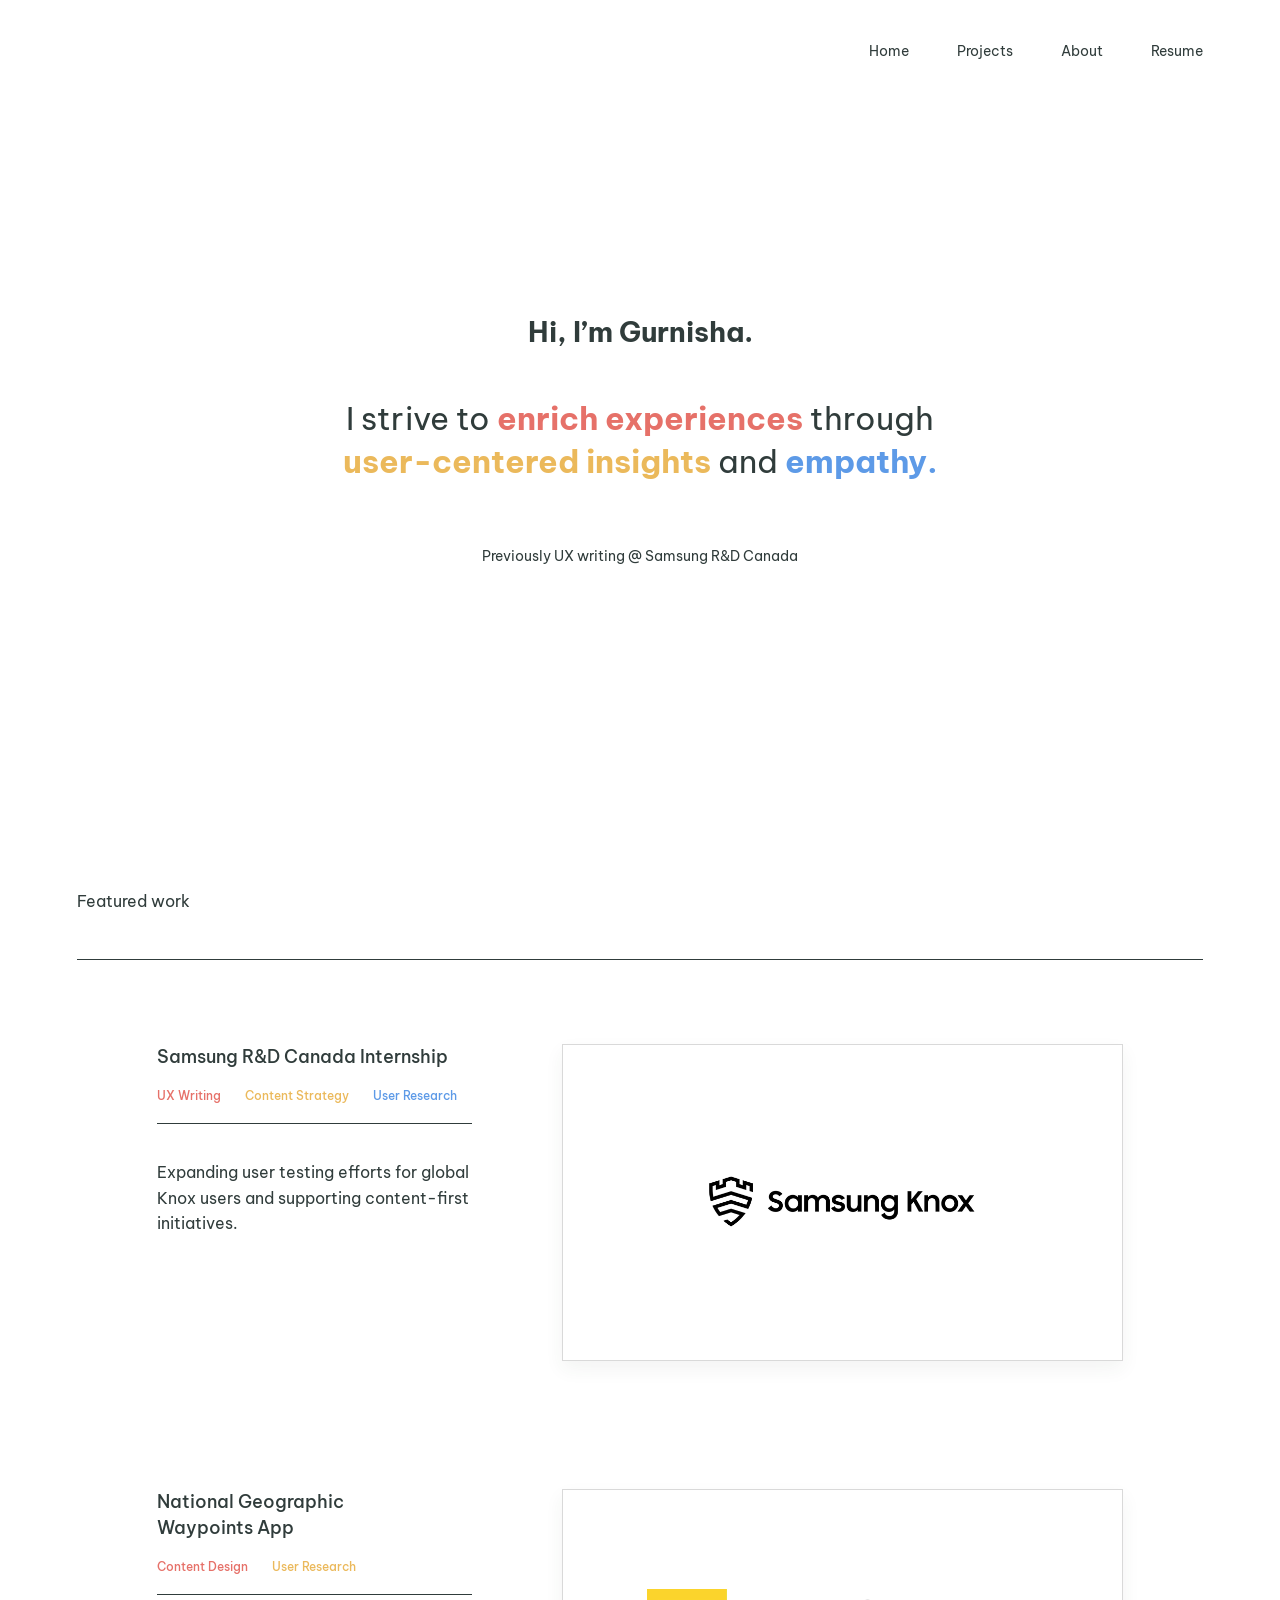
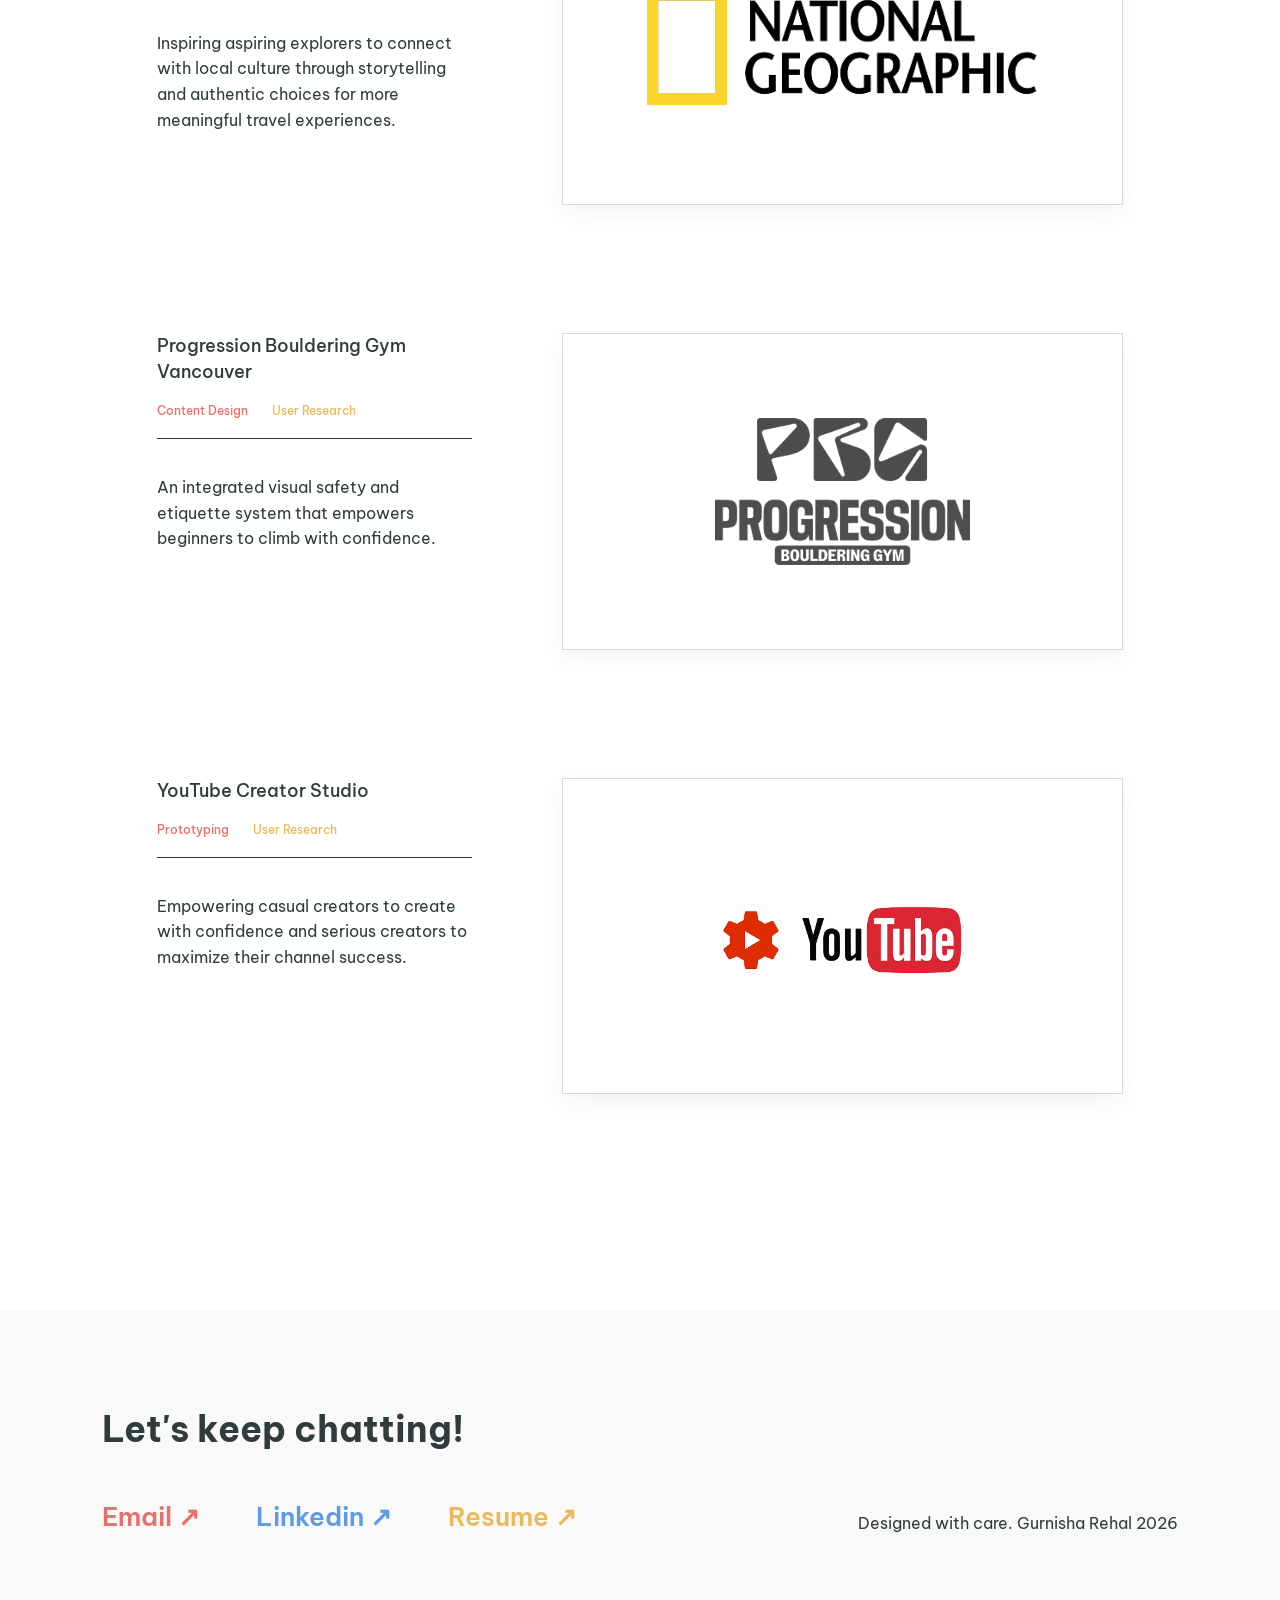
==== commit ab59c638: "footer update" ====
--- a/index.html
+++ b/index.html
@@ -197,7 +197,6 @@
         <div class="footer-left">
 
             <h2>Let's keep chatting!</h2>
-            <p>Feel free to reach out at anytime.</p>
 
             <div class="footer-links">
                 <a href="mailto:your@email.com" class="email-link">
--- a/global.css
+++ b/global.css
@@ -329,7 +329,7 @@
 
 .other-work-grid {
     display: grid;
-    grid-template-columns: repeat(2, minmax(0, 1fr));
+    grid-template-columns: repeat(3, minmax(0, 1fr));
     gap: clamp(24px, 4vw, 40px);
     width: 100%;
     max-width: none;
